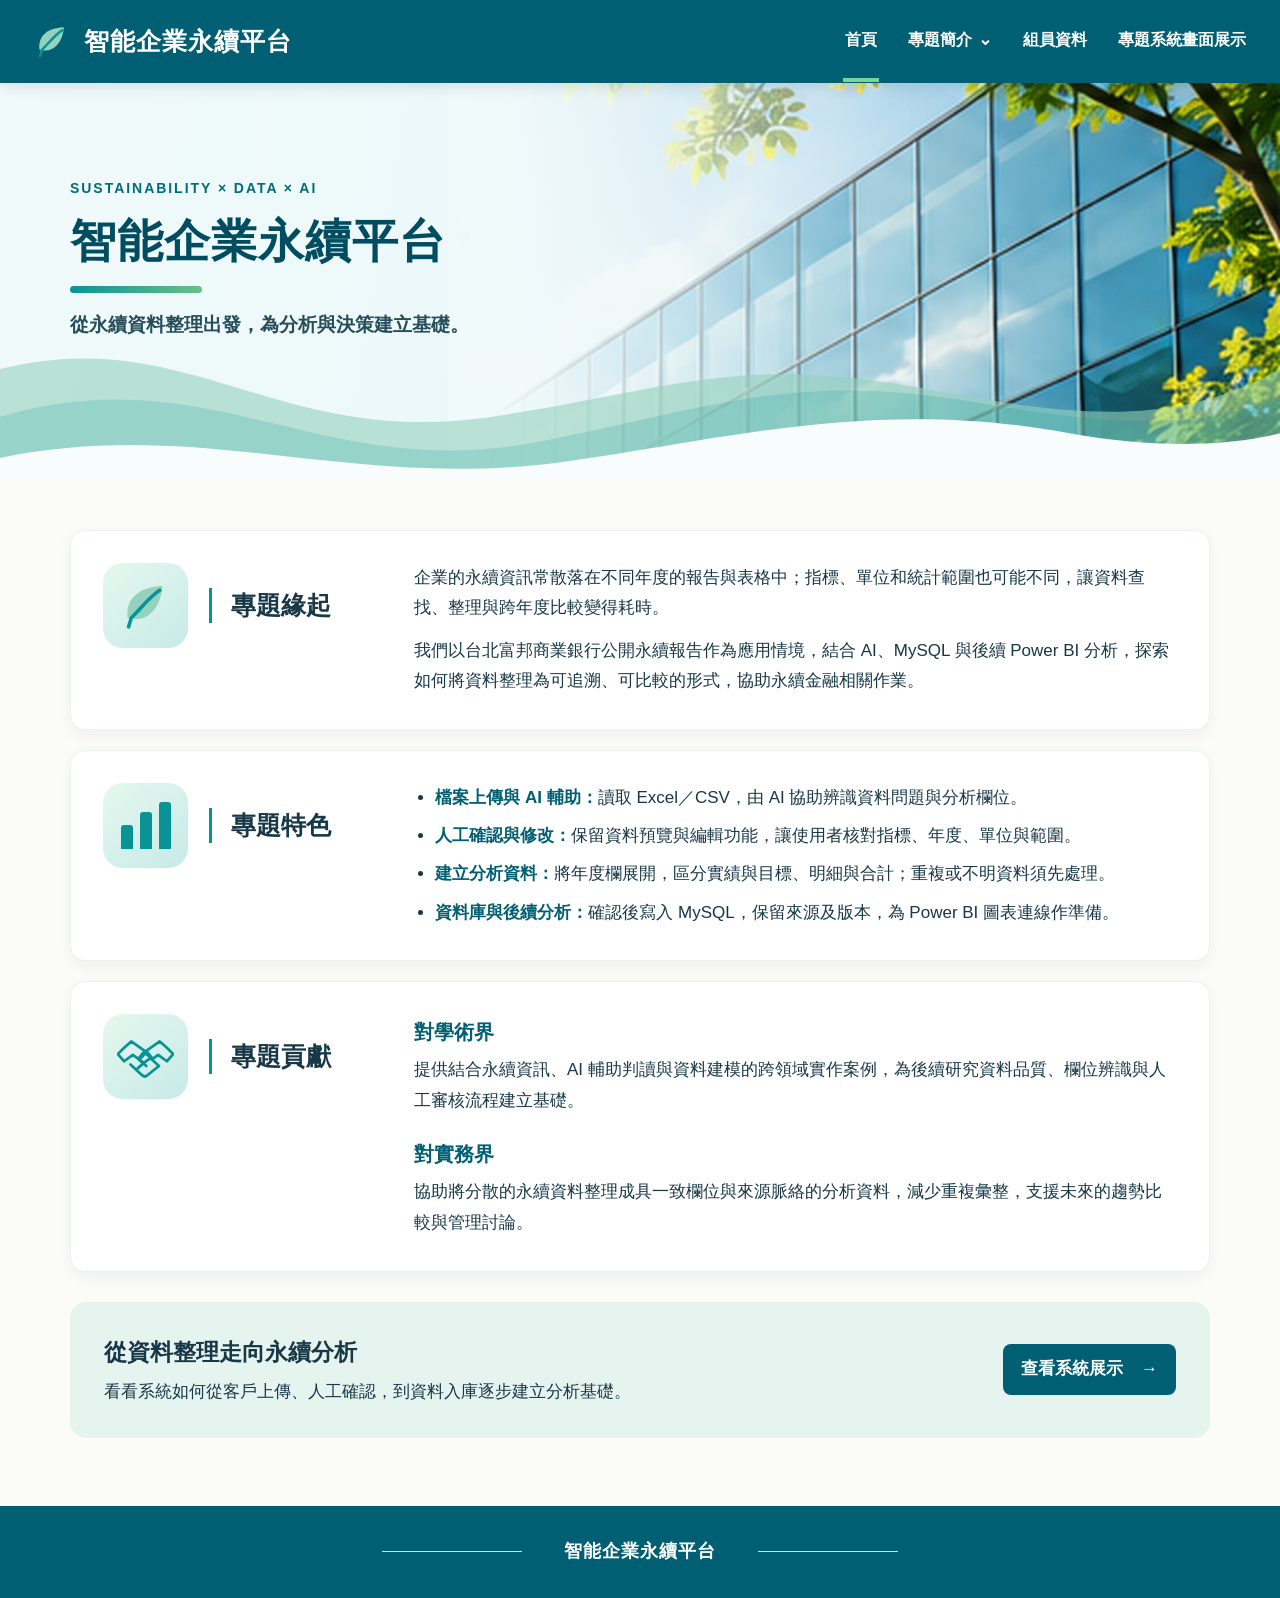
==== index.html @ 9e89fa71 "以新版版型更新專題介紹與系統展示" ====
<!DOCTYPE html>
<html lang="zh-Hant">
<head>
  <meta charset="UTF-8">
  <meta name="viewport" content="width=device-width, initial-scale=1.0">
  <meta name="description" content="智能企業永續平台：以 AI 輔助整理永續資料、人工確認並匯入 MySQL，為後續 Power BI 分析建立基礎。">
  <title>專題簡介｜智能企業永續平台</title>
  <link rel="stylesheet" href="style.css">
  <script src="script.js" defer></script>
</head>
<body>
  <a class="skip-link" href="#main">跳至主要內容</a>
  <header class="site-header">
    <div class="header-inner">
      <a class="brand" href="index.html"><img src="assets/leaf.svg" class="brand-leaf" alt=""><span>智能企業永續平台</span></a>
      <button class="menu-button" type="button" aria-expanded="false" aria-controls="main-nav" aria-label="開啟選單">☰</button>
      <nav class="nav" id="main-nav" aria-label="網站導覽">
        <a class="nav-link active" href="index.html" aria-current="page">首頁</a>
        <details class="nav-dropdown"><summary>專題簡介 <span class="arrow">⌄</span></summary>
          <div class="dropdown-list"><a href="index.html#origin">專題緣起</a><a href="index.html#features">專題特色</a><a href="index.html#contribution">專題貢獻</a></div>
        </details>
        <a class="nav-link" href="team.html">組員資料</a>
        <a class="nav-link" href="system.html">專題系統畫面展示</a>
      </nav>
    </div>
  </header>
  <main id="main">
    <section class="hero" aria-label="首頁 Banner">
      <div class="hero-photo" aria-hidden="true"></div>
      <div class="hero-inner"><p class="hero-kicker">SUSTAINABILITY × DATA × AI</p><h1>智能企業永續平台</h1><span class="hero-underline"></span><p class="hero-subtitle">從永續資料整理出發，為分析與決策建立基礎。</p></div>
      <img class="hero-wave" src="assets/wave.svg" alt="">
    </section>
    <div class="home-sections container">
      <section class="intro-row" id="origin">
        <div class="intro-label"><div class="intro-icon" aria-hidden="true"><img src="assets/leaf.svg" alt=""></div><h2>專題緣起</h2></div>
        <div class="intro-copy"><p>企業的永續資訊常散落在不同年度的報告與表格中；指標、單位和統計範圍也可能不同，讓資料查找、整理與跨年度比較變得耗時。</p><p>我們以台北富邦商業銀行公開永續報告作為應用情境，結合 AI、MySQL 與後續 Power BI 分析，探索如何將資料整理為可追溯、可比較的形式，協助永續金融相關作業。</p></div>
      </section>
      <section class="intro-row" id="features">
        <div class="intro-label"><div class="intro-icon" aria-hidden="true"><span class="bar-icon"><i></i><i></i><i></i></span></div><h2>專題特色</h2></div>
        <div class="intro-copy"><ul class="feature-list">
          <li><strong>檔案上傳與 AI 輔助：</strong>讀取 Excel／CSV，由 AI 協助辨識資料問題與分析欄位。</li>
          <li><strong>人工確認與修改：</strong>保留資料預覽與編輯功能，讓使用者核對指標、年度、單位與範圍。</li>
          <li><strong>建立分析資料：</strong>將年度欄展開，區分實績與目標、明細與合計；重複或不明資料須先處理。</li>
          <li><strong>資料庫與後續分析：</strong>確認後寫入 MySQL，保留來源及版本，為 Power BI 圖表連線作準備。</li>
        </ul></div>
      </section>
      <section class="intro-row" id="contribution">
        <div class="intro-label"><div class="intro-icon" aria-hidden="true"><img src="assets/contribution.svg" alt=""></div><h2>專題貢獻</h2></div>
        <div class="intro-copy contribution-copy">
          <div><h3>對學術界</h3><p>提供結合永續資訊、AI 輔助判讀與資料建模的跨領域實作案例，為後續研究資料品質、欄位辨識與人工審核流程建立基礎。</p></div>
          <div><h3>對實務界</h3><p>協助將分散的永續資料整理成具一致欄位與來源脈絡的分析資料，減少重複彙整，支援未來的趨勢比較與管理討論。</p></div>
        </div>
      </section>
      <section class="home-next" aria-label="了解專題系統"><div><h2>從資料整理走向永續分析</h2><p>看看系統如何從客戶上傳、人工確認，到資料入庫逐步建立分析基礎。</p></div><a class="action-link" href="system.html">查看系統展示 <span aria-hidden="true">→</span></a></section>
    </div>
</main>
  <footer class="site-footer"><span class="footer-line"></span><span>智能企業永續平台</span><span class="footer-line"></span></footer>
</body>
</html>
---- style.css ----
/* ==============================
   A 系列：永續綠藍 #005F73 / #0A9396
   三頁共用樣式；只使用基本 CSS + RWD 媒體查詢
   ============================== */
:root {
  --navy: #005F73;      /* 導覽列與 Footer */
  --teal: #0A9396;      /* 點綴色 */
  --mint: #94D2BD;      /* 淡綠色 */
  --pale: #E9F5F2;      /* 區塊淺色 */
  --paper: #FBFBF9;     /* 全站背景 */
  --ink: #183847;       /* 標題文字 */
  --muted: #5D7580;     /* 內文文字 */
  --content-width: 1140px;
}
* { box-sizing: border-box; }
html { scroll-behavior: smooth; scroll-padding-top: 100px; }
body { margin: 0; background: var(--paper); color: var(--ink); font-family: "Microsoft JhengHei", "PingFang TC", "Noto Sans TC", sans-serif; line-height: 1.65; }
a { text-decoration: none; color: inherit; }
.container { width: calc(100% - 64px); max-width: var(--content-width); margin: 0 auto; }

/* 共用固定導覽列 */
.site-header { background: var(--navy); color: white; position: sticky; top: 0; z-index: 20; box-shadow: 0 3px 14px rgba(11,74,82,.14); }
.header-inner { max-width: 1240px; width: calc(100% - 64px); margin: 0 auto; min-height: 78px; display: flex; justify-content: space-between; align-items: center; gap: 26px; }
.brand { display: flex; align-items: center; gap: 12px; flex-shrink: 0; font-weight: bold; font-size: 25px; letter-spacing: 1px; }
.brand-leaf { width: 40px; height: 40px; }
.nav { display: flex; align-items: center; gap: 27px; font-size: 16px; font-weight: bold; }
.nav-link, .nav-dropdown summary { display: block; padding: 25px 2px 23px; border-bottom: 4px solid transparent; white-space: nowrap; cursor: pointer; }
.nav-link:hover, .nav-link.active, .nav-dropdown summary:hover { border-color: #79D49C; }
.nav-dropdown { position: relative; }
.nav-dropdown summary { list-style: none; }
.nav-dropdown summary::-webkit-details-marker { display: none; }
.arrow { font-size: 17px; padding-left: 2px; }
.dropdown-list { position: absolute; top: 100%; left: 0; min-width: 148px; background: white; color: var(--ink); box-shadow: 0 12px 26px rgba(7,44,53,.16); border-radius: 0 0 10px 10px; overflow: hidden; }
.dropdown-list a { display: block; font-weight: normal; padding: 10px 16px; }
.dropdown-list a:hover { background: var(--pale); color: var(--navy); }
.menu-button { display: none; }

/* 首頁 Banner：右側建築圖像與底部淺綠波浪，接近 A 系列模擬圖 */
.hero { min-height: 397px; background: linear-gradient(100deg,#F1FAFB 0%,#E9F7F8 54%,#ACDAE0 100%); position: relative; overflow: hidden; }
.hero-photo { position: absolute; right: 0; top: 0; bottom: 0; width: 65%; background: url("assets/banner-building.jpg") center center / cover no-repeat; }
.hero-photo::before { content: ""; position: absolute; inset: 0; background: linear-gradient(90deg,#F1FAFB 0%,rgba(241,250,251,.97) 6%,rgba(241,250,251,.65) 31%,rgba(241,250,251,0) 69%); }
.hero-inner { width: calc(100% - 64px); max-width: var(--content-width); margin: auto; position: relative; z-index: 1; padding-top: 120px; }
.hero h1 { font-size: clamp(34px, 3.6vw, 49px); margin: 0 0 13px; font-weight: 800; line-height: 1.4; color: #004D61; letter-spacing: 1px; }
.hero-underline { display: block; width: 132px; height: 7px; background: linear-gradient(90deg, var(--teal), #69BF88); border-radius: 8px; }
.hero-wave { position: absolute; bottom: -1px; left: 0; width: 100%; height: 130px; object-fit: fill; z-index: 2; pointer-events: none; }

/* 首頁介紹 - 模擬圖的三個橫向資訊列，不再另加「專題簡介」大標題 */
.home-sections { padding: 50px 0 68px; }
.intro-row { background: #fff; box-shadow: 0 5px 16px rgba(5,67,79,.055); border: 1px solid #ECF2F2; border-radius: 15px; min-height: 163px; margin-bottom: 20px; padding: 24px 32px; display: grid; grid-template-columns: 286px 1fr; gap: 25px; align-items: center; }
.intro-label { display: flex; align-items: center; gap: 21px; }
.intro-label h2 { margin: 0; padding-left: 19px; border-left: 3px solid var(--teal); font-size: 25px; white-space: nowrap; line-height: 1.4; }
.intro-icon { width: 85px; height: 85px; flex: 0 0 85px; border-radius: 20px; background: linear-gradient(140deg,#E5F8EE,#C7EAE8); display: flex; justify-content: center; align-items: center; font-size: 62px; font-weight: bold; color: var(--teal); }
.intro-icon img { display: block; width: 57px; height: 57px; }
.bar-icon { display: flex; align-items: end; gap: 7px; height: 48px; }
.bar-icon i { width: 12px; background: var(--teal); display: block; border-radius: 3px 3px 0 0; }
.bar-icon i:nth-child(1) { height: 24px; }
.bar-icon i:nth-child(2) { height: 37px; }
.bar-icon i:nth-child(3) { height: 47px; }
.intro-empty { min-width: 0; }
.placeholder-lines { width: 100%; display: flex; flex-direction: column; gap: 12px; }
.placeholder-lines span { display: block; background: linear-gradient(90deg,#D3DDE1,#E1E7E9); height: 11px; border-radius: 20px; }
.intro-contribution { display: grid; gap: 14px; }
.contribution-line { display: grid; grid-template-columns: 72px 1fr; align-items: center; gap: 12px; }
.contribution-line strong { color: var(--navy); font-size: 15px; }
.contribution-line .placeholder-lines { gap: 8px; }
.contribution-line .placeholder-lines span { height: 8px; }

/* 組員與系統分頁的大標題：置中，左右線條對稱 */
.interior { padding-top: 54px; padding-bottom: 85px; }
.page-accent { position: absolute; width: 100%; height: 170px; pointer-events: none; background: linear-gradient(150deg,rgba(148,210,189,.26),transparent 35%), linear-gradient(210deg,rgba(10,147,150,.075),transparent 32%); }
.section-heading { display: flex; align-items: center; justify-content: center; gap: 25px; margin: 0 0 40px; position: relative; }
.section-heading h1 { font-size: 34px; line-height: 1.4; text-align: center; margin: 0; white-space: nowrap; letter-spacing: 2px; }
.section-heading > span { display: block; height: 2px; width: 128px; max-width: 22%; background: linear-gradient(90deg,var(--teal),#69BF88); }

/* 組員資料：桌面版兩欄、共六張卡片；空白欄位不編造資料 */
.members-grid { display: grid; grid-template-columns: repeat(2,minmax(0,1fr)); gap: 26px; }
.member-card { background: #fff; border-radius: 16px; border: 1px solid #EDF2F3; box-shadow: 0 6px 19px rgba(0,95,115,.085); padding: 23px 25px 24px; }
.member-head { display: flex; align-items: stretch; gap: 19px; margin-bottom: 21px; }
.member-photo { width: 150px; height: 140px; background: #E8EEF1; border-radius: 12px; flex-shrink: 0; display: flex; align-items: center; justify-content: center; }
.member-photo img { width: 67px; opacity: .88; }
.member-details { display: flex; flex: 1; flex-direction: column; justify-content: center; gap: 12px; min-width: 0; }
.member-details > div { display: flex; align-items: center; gap: 12px; }
.field-label { min-width: 38px; font-size: 15px; font-weight: bold; color: var(--ink); }
.field-blank { flex: 1; height: 16px; background: #E2E8EA; border-radius: 5px; }
.member-field { margin-top: 16px; }
.member-field h3 { font-size: 16px; font-weight: bold; margin: 0 0 9px; padding-left: 11px; border-left: 3px solid var(--teal); }
.member-field .placeholder-lines { gap: 9px; }
.member-field .placeholder-lines span { height: 8px; }

/* 系統展示：左右交錯但中央線位置固定，不加一大圈雙框 */
.system-page { max-width: 1070px; }
.system-rows { display: flex; flex-direction: column; gap: 60px; padding-top: 4px; }
.system-row { display: grid; grid-template-columns: minmax(0,1fr) 3px minmax(0,1fr); align-items: center; min-height: 215px; }
.system-half { min-width: 0; padding: 0 28px; }
.system-divider { background: var(--teal); width: 3px; height: 150px; border-radius: 3px; align-self: center; }
.system-picture { background: linear-gradient(145deg,#E9F0F2,#E0E8EB); border-radius: 12px; width: 100%; height: 200px; display: flex; align-items: center; justify-content: center; }
.system-picture img { width: 93px; opacity: .88; }
.system-description .placeholder-lines { gap: 15px; }
.system-description .placeholder-lines span:first-child { height: 12px; background: #7D929A; }

/* Footer */
.site-footer { min-height: 92px; display: flex; align-items: center; justify-content: center; gap: 42px; padding: 20px 24px; color: #fff; background: var(--navy); font-size: 18px; font-weight: bold; letter-spacing: 1px; text-align: center; }
.footer-line { width: 140px; height: 1px; background: rgba(255,255,255,.8); }

/* 平板 / 手機 RWD：桌面畫面不變，窄螢幕自動改成單欄與折疊導覽 */
@media (max-width: 900px) {
  .brand { font-size: 21px; }
  .header-inner { min-height: 70px; width: calc(100% - 34px); }
  .menu-button { display: block; cursor: pointer; border: 1px solid rgba(255,255,255,.55); border-radius: 7px; padding: 3px 10px; background: none; color: #fff; font-size: 24px; }
  .nav { display: none; position: absolute; left: 0; right: 0; top: 100%; flex-direction: column; align-items: stretch; gap: 0; background: var(--navy); padding: 8px 20px 17px; box-shadow: 0 9px 13px rgba(0,0,0,.1); }
  .nav.is-open { display: flex; }
  .nav-link, .nav-dropdown summary { padding: 11px 8px; border-bottom: 1px solid rgba(255,255,255,.15); }
  .nav-link.active { border-left: 4px solid #79D49C; }
  .dropdown-list { position: static; border-radius: 7px; box-shadow: none; margin: 0 0 9px; }
  .hero { min-height: 340px; }
  .hero-inner { padding-top: 100px; }
  .intro-row { grid-template-columns: 250px 1fr; gap: 18px; padding: 20px; }
  .intro-label { gap: 12px; }
  .intro-label h2 { font-size: 23px; padding-left: 12px; }
  .intro-icon { width: 75px; height: 75px; flex-basis: 75px; }
  .member-head { flex-direction: column; }
  .member-photo { width: 100%; height: 120px; }
}
@media (max-width: 650px) {
  .container { width: calc(100% - 30px); }
  .brand { font-size: 19px; gap: 7px; }
  .brand-leaf { width: 32px; height: 32px; }
  .hero { min-height: 280px; }
  .hero-photo { width: 100%; opacity: .45; }
  .hero-photo::before { background: linear-gradient(90deg,rgba(241,250,251,.97),rgba(241,250,251,.53)); }
  .hero-inner { width: calc(100% - 36px); padding-top: 85px; }
  .hero h1 { font-size: 29px; }
  .hero-wave { height: 70px; }
  .home-sections { padding-top: 30px; padding-bottom: 45px; }
  .intro-row { grid-template-columns: 1fr; gap: 18px; padding: 20px; min-height: auto; }
  .intro-icon { width: 57px; height: 57px; flex-basis: 57px; font-size: 40px; }
  .bar-icon { transform: scale(.75); }
  .intro-icon img { width: 42px; height: 42px; }
  .intro-label h2 { font-size: 22px; }
  .intro-empty { padding: 0 4px; }
  .interior { padding-top: 38px; padding-bottom: 53px; }
  .section-heading { gap: 10px; margin-bottom: 29px; }
  .section-heading h1 { font-size: 24px; white-space: normal; letter-spacing: 0; }
  .section-heading > span { flex: 1; max-width: 48px; }
  .members-grid { grid-template-columns: 1fr; gap: 18px; }
  .member-head { flex-direction: row; }
  .member-photo { width: 110px; height: 125px; }
  .member-details { gap: 10px; }
  .member-card { padding: 18px; }
  .system-rows { gap: 36px; }
  .system-row { display: flex; flex-direction: column; gap: 17px; }
  .system-row .system-half { width: 100%; padding: 0; }
  .system-divider { display: none; }
  .system-picture { height: 190px; }
  .system-description { padding: 5px 4px 0; }
  .site-footer { gap: 17px; font-size: 15px; }
  .footer-line { width: 50px; }
}
@media (max-width: 370px) {
  .brand { font-size: 17px; }
  .member-head { flex-direction: column; }
  .member-photo { width: 100%; }
}

/* 專題內容與系統展示 */
body { font-size: 17px; line-height: 1.8; }
.skip-link { position: absolute; top: -80px; left: 12px; z-index: 100; padding: 8px 14px; background: #fff; color: #005F73; }
.skip-link:focus { top: 8px; }
a:focus-visible, button:focus-visible, summary:focus-visible { outline: 3px solid #f8c559; outline-offset: 3px; }
.hero-kicker { color: #006d79; font-size: 14px; font-weight: 700; letter-spacing: .14em; margin: 0 0 8px; }
.hero-inner { padding-top: 93px; }
.hero-subtitle { color: #264d59; font-size: 19px; font-weight: 600; margin: 15px 0 0; max-width: 27em; }
.intro-row { align-items: start; padding-top: 32px; padding-bottom: 32px; }
.intro-copy p { margin: 0 0 .7em; }
.intro-copy p:last-child { margin-bottom: 0; }
.intro-copy strong { color: #005F73; }
.feature-list { margin: 0; padding-left: 1.25em; }
.feature-list li + li { margin-top: .45em; }
.contribution-copy { display: grid; gap: 20px; }
.contribution-copy h3 { font-size: 20px; color: #005F73; margin: 0 0 5px; }
.home-next { margin-top: 30px; padding: 30px 34px; border-radius: 16px; background: #e6f4f0; display: flex; justify-content: space-between; align-items: center; gap: 22px; }
.home-next h2 { margin: 0 0 4px; font-size: 23px; }
.home-next p { margin: 0; }
.action-link { display: inline-flex; flex-shrink: 0; gap: 18px; align-items: center; color: white; background: #005f73; border-radius: 8px; padding: 10px 18px; font-weight: 700; }
.action-link:hover { background: #087f84; }
.page-intro { max-width: 700px; text-align: center; margin: -15px auto 34px; color: #4b6872; }
.members-grid { align-items: stretch; }
.member-card { padding: 24px; }
.member-head { align-items: stretch; }
.member-photo { height: 158px; position: relative; flex-direction: column; gap: 4px; }
.member-photo img { width: 65px; height: 65px; object-fit: contain; }
.member-photo span { color: #526e77; font-size: 14px; }
.member-details { margin: 0; }
.member-details > div { align-items: baseline; }
.member-details dt { flex: 0 0 auto; }
.member-details dd { margin: 0; overflow-wrap: anywhere; }
.field-label { font-size: 16px; }
.member-field h2 { font-size: 18px; line-height: 1.5; margin: 0 0 8px; padding-left: 10px; border-left: 3px solid var(--teal); }
.member-field p { margin: 0; font-size: 16px; line-height: 1.8; }
.system-rows { gap: 54px; }
.system-row { align-items: center; }
.system-description h2 { font-size: 25px; line-height: 1.45; margin: 6px 0 10px; }
.system-description p { margin: 0 0 14px; }
.step-number { color: #0a7f80; font-size: 14px; font-weight: 800; letter-spacing: .11em; }
.text-link { color: #006d79; font-weight: 700; display: inline-block; padding: 5px 0; border-bottom: 1px solid #8fc6bf; }
.screen-figure { margin: 0; }
.screen-figure a { display: block; }
.system-picture { height: 260px; padding: 8px; overflow: hidden; }
.system-picture img { width: 100%; height: 100%; object-fit: contain; opacity: 1; }
.screen-figure figcaption { color: #58727a; font-size: 14px; line-height: 1.6; margin-top: 8px; }
.detail-page { max-width: 1140px; }
.step-nav { display: flex; flex-wrap: wrap; gap: 9px; justify-content: center; margin-bottom: 26px; }
.step-nav a { color: #075866; background: #e7f3f0; padding: 8px 12px; border-radius: 7px; font-size: 15px; font-weight: 700; }
.step-nav a:hover, .step-nav a.current { color: white; background: #005f73; }
.detail-card { display: grid; grid-template-columns: 1fr 1fr; align-items: start; gap: 36px; padding: 32px; background: white; border: 1px solid #edf2f3; border-radius: 16px; box-shadow: 0 6px 19px rgba(0,95,115,.08); }
.detail-copy h2 { font-size: 25px; line-height: 1.45; margin: 6px 0 12px; }
.detail-copy p { margin: 0 0 12px; }
.detail-copy ul { padding-left: 1.3em; margin: 0 0 14px; }
.detail-copy li + li { margin-top: 7px; }
.detail-copy .scope-note { background: #e9f5f2; padding: 12px 15px; border-radius: 8px; margin: 0; font-size: 15px; }
.detail-visual .system-picture { height: 370px; }
.detail-pagination { display: flex; gap: 16px; justify-content: space-between; flex-wrap: wrap; margin-top: 25px; color: #006d79; font-weight: 700; }
@media (max-width: 900px) { .member-photo { height: 145px; } .detail-card { grid-template-columns: 1fr; } }
@media (max-width: 650px) {
  .hero-inner { padding-top: 58px; }
  .hero-kicker { font-size: 12px; }
  .hero-subtitle { font-size: 16px; max-width: 22em; }
  .home-next { flex-direction: column; align-items: flex-start; padding: 24px 20px; }
  .member-photo { width: 110px; height: 125px; }
  .member-field p { font-size: 16px; }
  .system-row:nth-child(even) .system-image-half { order: -1; }
  .system-picture { height: 220px; }
  .detail-card { padding: 22px; gap: 24px; }
  .detail-visual .system-picture { height: 280px; }
  .step-nav { justify-content: flex-start; }
}
@media (max-width: 370px) { .member-photo { width: 100%; } }
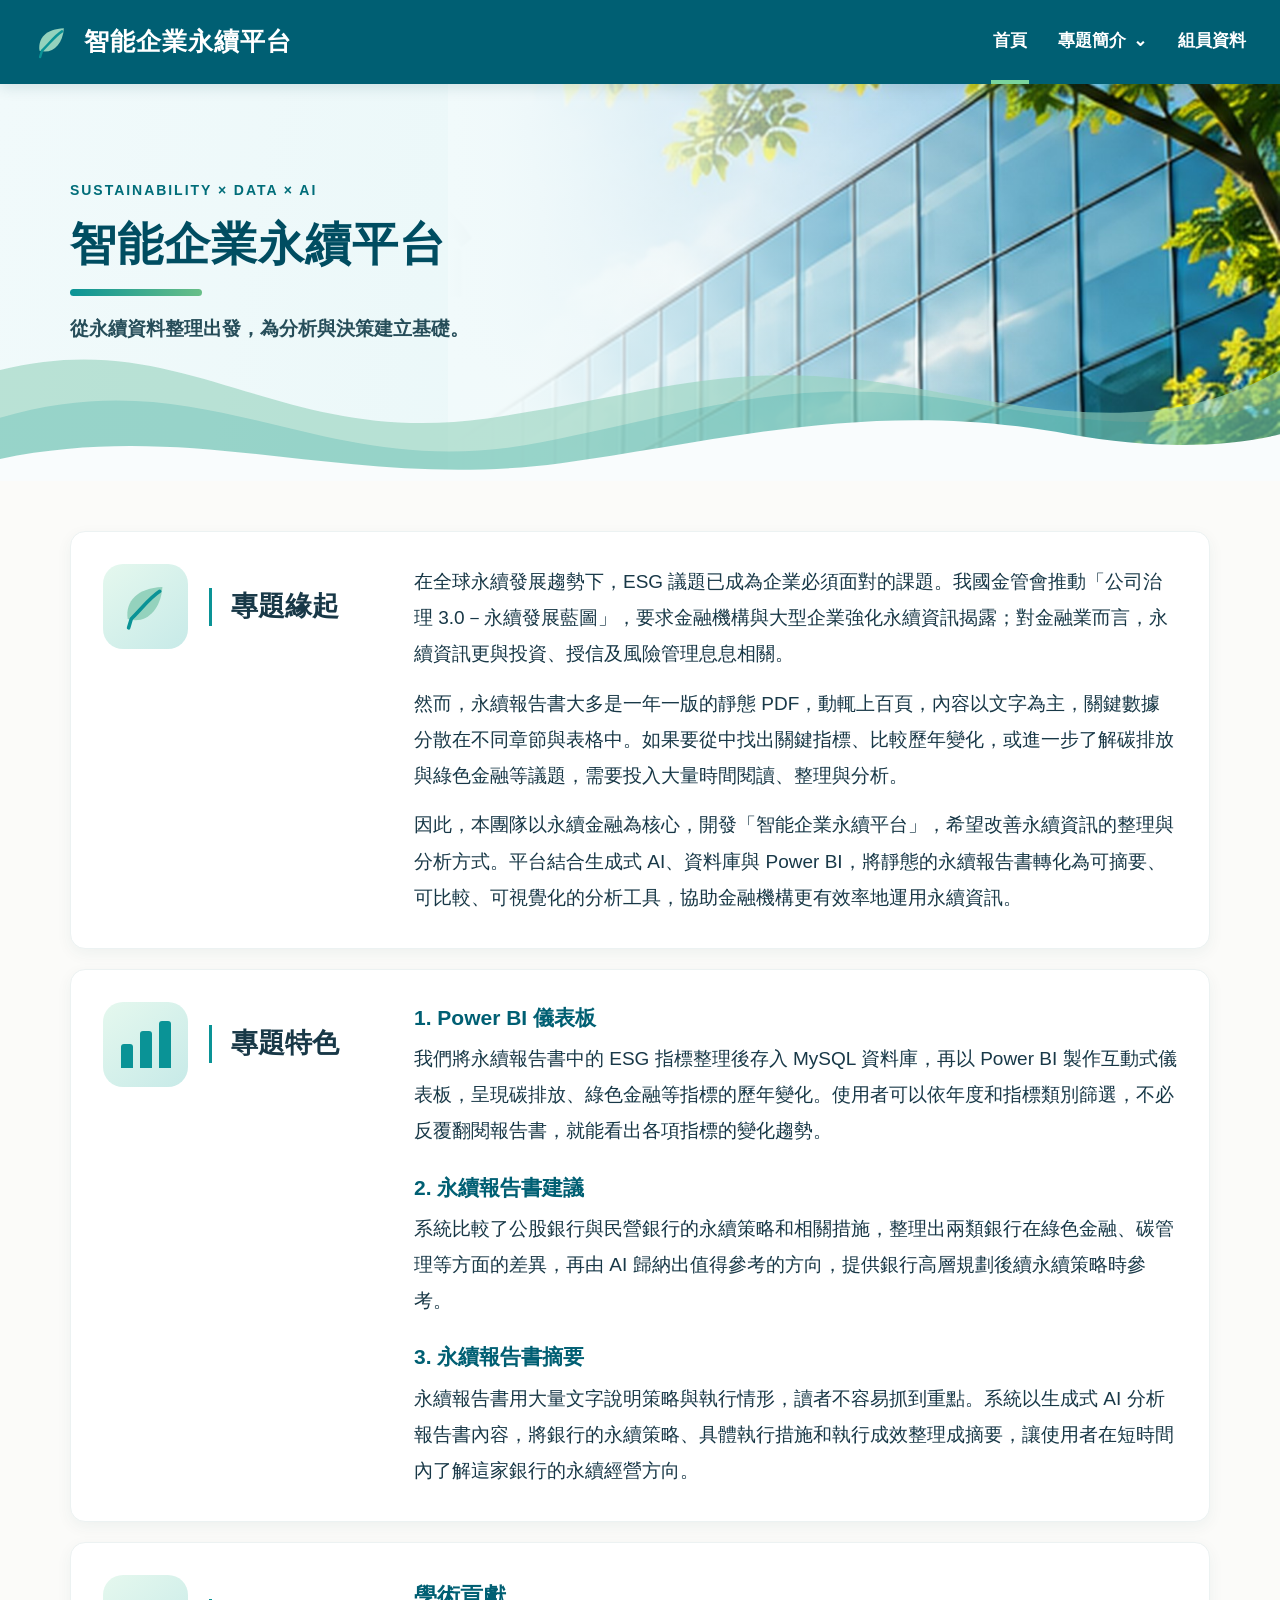
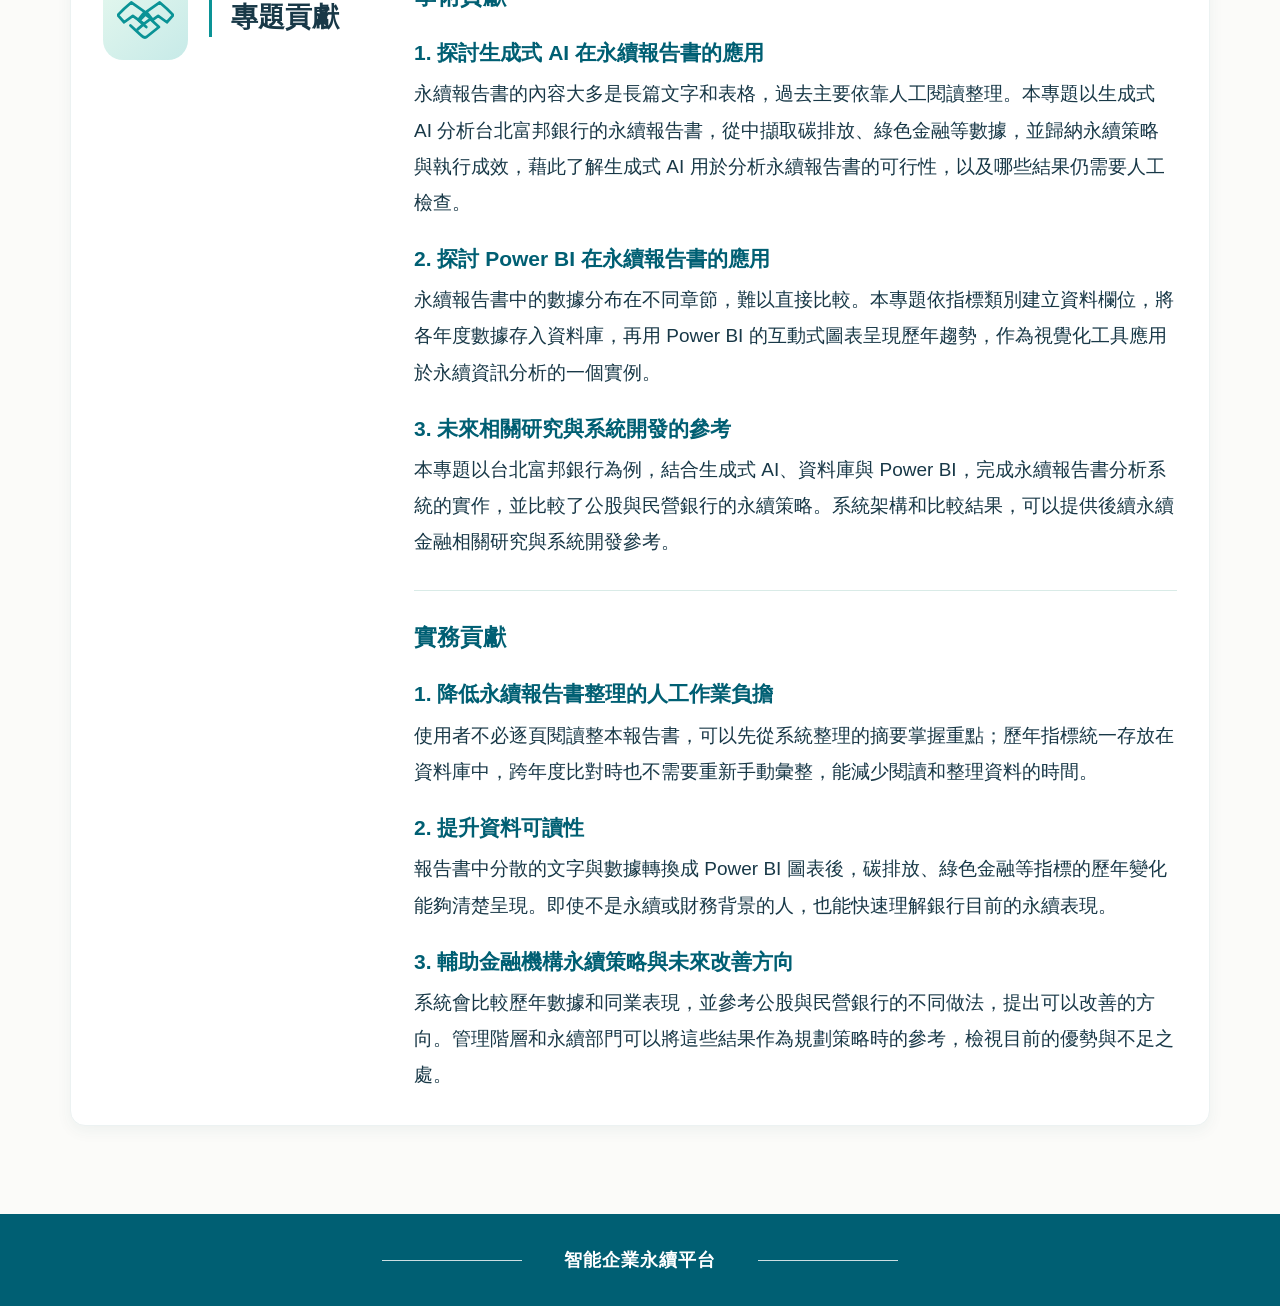
==== commit 94b2295a: "更新專題簡介並暫時隱藏系統畫面展示" ====
--- a/index.html
+++ b/index.html
@@ -20,7 +20,7 @@
           <div class="dropdown-list"><a href="index.html#origin">專題緣起</a><a href="index.html#features">專題特色</a><a href="index.html#contribution">專題貢獻</a></div>
         </details>
         <a class="nav-link" href="team.html">組員資料</a>
-        <a class="nav-link" href="system.html">專題系統畫面展示</a>
+
       </nav>
     </div>
   </header>
@@ -33,27 +33,29 @@
     <div class="home-sections container">
       <section class="intro-row" id="origin">
         <div class="intro-label"><div class="intro-icon" aria-hidden="true"><img src="assets/leaf.svg" alt=""></div><h2>專題緣起</h2></div>
-        <div class="intro-copy"><p>企業的永續資訊常散落在不同年度的報告與表格中；指標、單位和統計範圍也可能不同，讓資料查找、整理與跨年度比較變得耗時。</p><p>我們以台北富邦商業銀行公開永續報告作為應用情境，結合 AI、MySQL 與後續 Power BI 分析，探索如何將資料整理為可追溯、可比較的形式，協助永續金融相關作業。</p></div>
+        <div class="intro-copy"><p>在全球永續發展趨勢下，ESG 議題已成為企業必須面對的課題。我國金管會推動「公司治理 3.0－永續發展藍圖」，要求金融機構與大型企業強化永續資訊揭露；對金融業而言，永續資訊更與投資、授信及風險管理息息相關。</p><p>然而，永續報告書大多是一年一版的靜態 PDF，動輒上百頁，內容以文字為主，關鍵數據分散在不同章節與表格中。如果要從中找出關鍵指標、比較歷年變化，或進一步了解碳排放與綠色金融等議題，需要投入大量時間閱讀、整理與分析。</p><p>因此，本團隊以永續金融為核心，開發「智能企業永續平台」，希望改善永續資訊的整理與分析方式。平台結合生成式 AI、資料庫與 Power BI，將靜態的永續報告書轉化為可摘要、可比較、可視覺化的分析工具，協助金融機構更有效率地運用永續資訊。</p></div>
       </section>
       <section class="intro-row" id="features">
         <div class="intro-label"><div class="intro-icon" aria-hidden="true"><span class="bar-icon"><i></i><i></i><i></i></span></div><h2>專題特色</h2></div>
-        <div class="intro-copy"><ul class="feature-list">
-          <li><strong>檔案上傳與 AI 輔助：</strong>讀取 Excel／CSV，由 AI 協助辨識資料問題與分析欄位。</li>
-          <li><strong>人工確認與修改：</strong>保留資料預覽與編輯功能，讓使用者核對指標、年度、單位與範圍。</li>
-          <li><strong>建立分析資料：</strong>將年度欄展開，區分實績與目標、明細與合計；重複或不明資料須先處理。</li>
-          <li><strong>資料庫與後續分析：</strong>確認後寫入 MySQL，保留來源及版本，為 Power BI 圖表連線作準備。</li>
-        </ul></div>
+        <div class="intro-copy"><div class="content-item"><h3>1. Power BI 儀表板</h3><p>我們將永續報告書中的 ESG 指標整理後存入 MySQL 資料庫，再以 Power BI 製作互動式儀表板，呈現碳排放、綠色金融等指標的歷年變化。使用者可以依年度和指標類別篩選，不必反覆翻閱報告書，就能看出各項指標的變化趨勢。</p></div>
+<div class="content-item"><h3>2. 永續報告書建議</h3><p>系統比較了公股銀行與民營銀行的永續策略和相關措施，整理出兩類銀行在綠色金融、碳管理等方面的差異，再由 AI 歸納出值得參考的方向，提供銀行高層規劃後續永續策略時參考。</p></div>
+<div class="content-item"><h3>3. 永續報告書摘要</h3><p>永續報告書用大量文字說明策略與執行情形，讀者不容易抓到重點。系統以生成式 AI 分析報告書內容，將銀行的永續策略、具體執行措施和執行成效整理成摘要，讓使用者在短時間內了解這家銀行的永續經營方向。</p></div></div>
       </section>
       <section class="intro-row" id="contribution">
         <div class="intro-label"><div class="intro-icon" aria-hidden="true"><img src="assets/contribution.svg" alt=""></div><h2>專題貢獻</h2></div>
         <div class="intro-copy contribution-copy">
-          <div><h3>對學術界</h3><p>提供結合永續資訊、AI 輔助判讀與資料建模的跨領域實作案例，為後續研究資料品質、欄位辨識與人工審核流程建立基礎。</p></div>
-          <div><h3>對實務界</h3><p>協助將分散的永續資料整理成具一致欄位與來源脈絡的分析資料，減少重複彙整，支援未來的趨勢比較與管理討論。</p></div>
+          <section class="contribution-group"><h3>學術貢獻</h3><div class="content-item"><h4>1. 探討生成式 AI 在永續報告書的應用</h4><p>永續報告書的內容大多是長篇文字和表格，過去主要依靠人工閱讀整理。本專題以生成式 AI 分析台北富邦銀行的永續報告書，從中擷取碳排放、綠色金融等數據，並歸納永續策略與執行成效，藉此了解生成式 AI 用於分析永續報告書的可行性，以及哪些結果仍需要人工檢查。</p></div>
+<div class="content-item"><h4>2. 探討 Power BI 在永續報告書的應用</h4><p>永續報告書中的數據分布在不同章節，難以直接比較。本專題依指標類別建立資料欄位，將各年度數據存入資料庫，再用 Power BI 的互動式圖表呈現歷年趨勢，作為視覺化工具應用於永續資訊分析的一個實例。</p></div>
+<div class="content-item"><h4>3. 未來相關研究與系統開發的參考</h4><p>本專題以台北富邦銀行為例，結合生成式 AI、資料庫與 Power BI，完成永續報告書分析系統的實作，並比較了公股與民營銀行的永續策略。系統架構和比較結果，可以提供後續永續金融相關研究與系統開發參考。</p></div></section>
+          <section class="contribution-group"><h3>實務貢獻</h3><div class="content-item"><h4>1. 降低永續報告書整理的人工作業負擔</h4><p>使用者不必逐頁閱讀整本報告書，可以先從系統整理的摘要掌握重點；歷年指標統一存放在資料庫中，跨年度比對時也不需要重新手動彙整，能減少閱讀和整理資料的時間。</p></div>
+<div class="content-item"><h4>2. 提升資料可讀性</h4><p>報告書中分散的文字與數據轉換成 Power BI 圖表後，碳排放、綠色金融等指標的歷年變化能夠清楚呈現。即使不是永續或財務背景的人，也能快速理解銀行目前的永續表現。</p></div>
+<div class="content-item"><h4>3. 輔助金融機構永續策略與未來改善方向</h4><p>系統會比較歷年數據和同業表現，並參考公股與民營銀行的不同做法，提出可以改善的方向。管理階層和永續部門可以將這些結果作為規劃策略時的參考，檢視目前的優勢與不足之處。</p></div></section>
         </div>
       </section>
-      <section class="home-next" aria-label="了解專題系統"><div><h2>從資料整理走向永續分析</h2><p>看看系統如何從客戶上傳、人工確認，到資料入庫逐步建立分析基礎。</p></div><a class="action-link" href="system.html">查看系統展示 <span aria-hidden="true">→</span></a></section>
+
     </div>
 </main>
   <footer class="site-footer"><span class="footer-line"></span><span>智能企業永續平台</span><span class="footer-line"></span></footer>
 </body>
 </html>
+
--- a/style.css
+++ b/style.css
@@ -190,6 +190,8 @@
 .member-photo { height: 158px; position: relative; flex-direction: column; gap: 4px; }
 .member-photo img { width: 65px; height: 65px; object-fit: contain; }
 .member-photo span { color: #526e77; font-size: 14px; }
+.member-photo.has-photo { overflow: hidden; }
+.member-photo.has-photo img { display: block; width: 100%; height: 100%; object-fit: cover; opacity: 1; }
 .member-details { margin: 0; }
 .member-details > div { align-items: baseline; }
 .member-details dt { flex: 0 0 auto; }
@@ -235,3 +237,31 @@
   .step-nav { justify-content: flex-start; }
 }
 @media (max-width: 370px) { .member-photo { width: 100%; } }
+
+/* 首頁長篇內容的標題與段落 */
+.intro-copy .content-item + .content-item { margin-top: 22px; }
+.intro-copy .content-item h3, .intro-copy .content-item h4 { margin: 0 0 7px; font-size: 18px; line-height: 1.55; color: #005f73; }
+.intro-copy .content-item p { margin: 0; }
+.contribution-copy { gap: 30px; }
+.contribution-group + .contribution-group { border-top: 1px solid #d9ebe7; padding-top: 25px; }
+.contribution-group > h3 { margin: 0 0 18px; font-size: 21px; }
+
+/* 加大內文及各層標題，方便閱讀 */
+body { font-size: 19px; line-height: 1.9; }
+.nav { font-size: 17px; }
+.intro-label h2 { font-size: 27px; }
+.intro-copy .content-item h3, .intro-copy .content-item h4 { font-size: 21px; line-height: 1.55; }
+.contribution-group > h3 { font-size: 23px; }
+.member-field h2 { font-size: 21px; }
+.member-field p { font-size: 18px; line-height: 1.9; }
+.field-label, .member-details dd { font-size: 18px; }
+.page-intro { font-size: 19px; }
+@media (max-width: 650px) {
+  body { font-size: 18px; line-height: 1.85; }
+  .intro-label h2 { font-size: 24px; }
+  .intro-copy .content-item h3, .intro-copy .content-item h4 { font-size: 20px; }
+  .member-field p { font-size: 18px; }
+  .field-label, .member-details dd { font-size: 17px; }
+  .page-intro { font-size: 18px; }
+}
+
